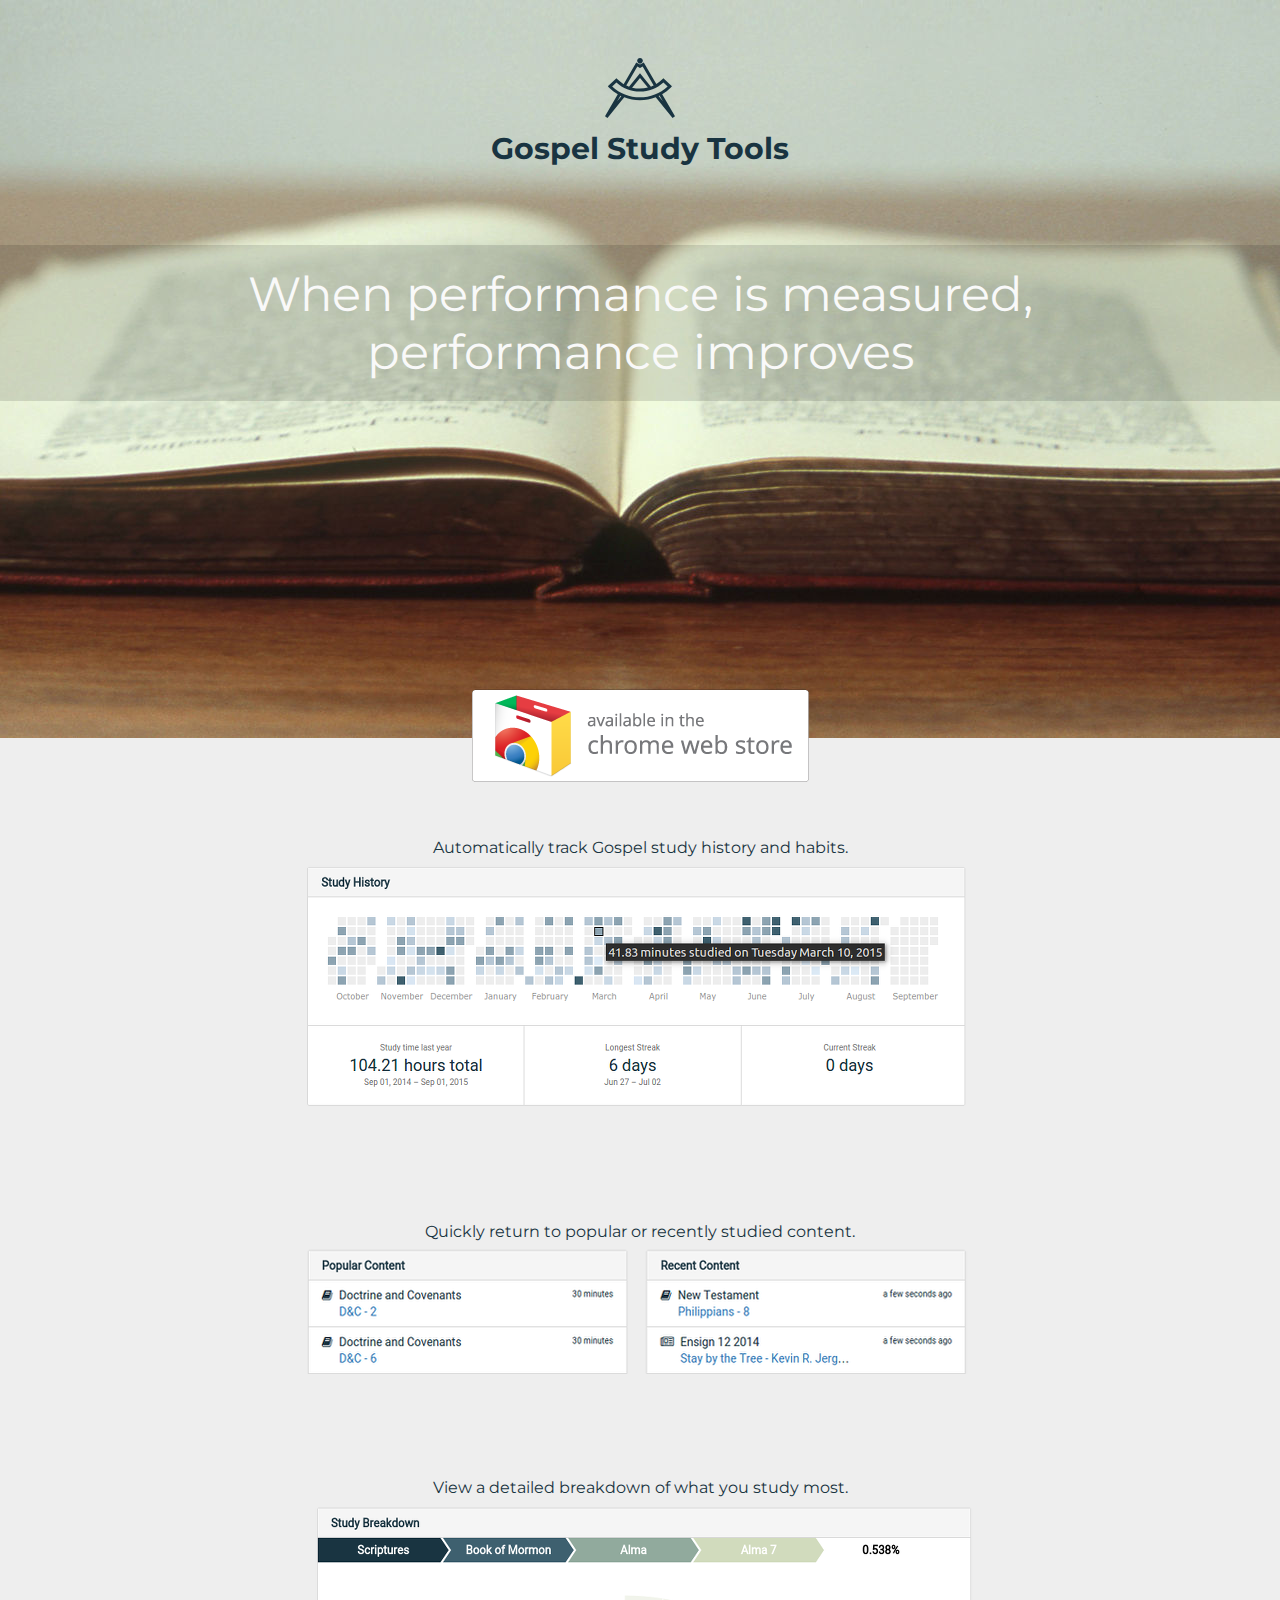
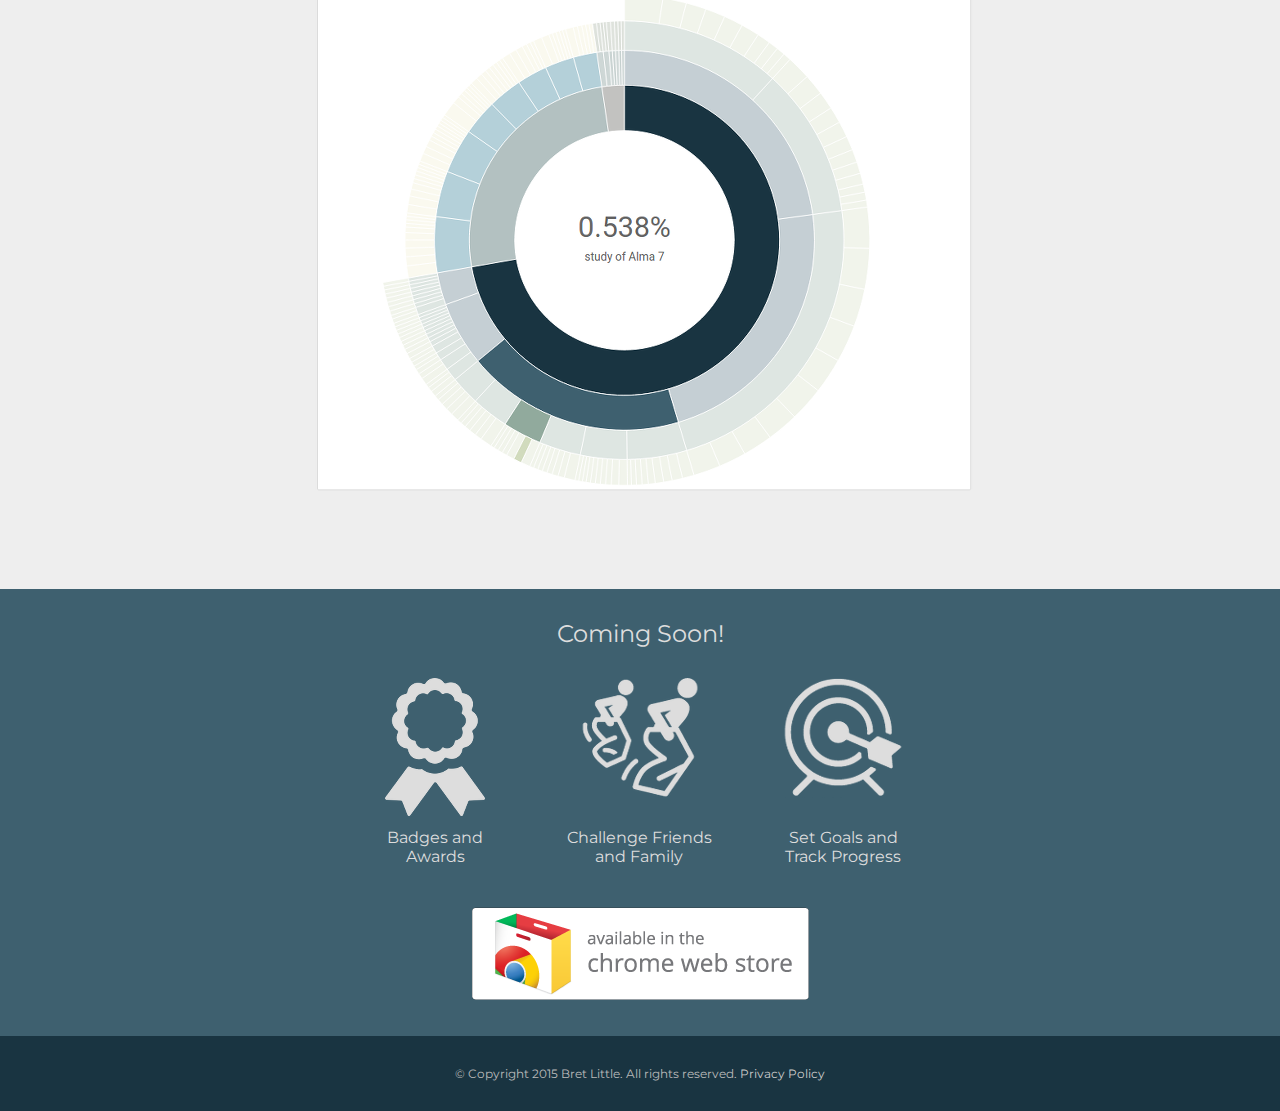
==== index.html @ 18c0197a "Initial commit" ====
<!doctype html>
<html>
  <head>
    <meta charset="utf-8">
		<meta name="viewport" content="width=device-width, initial-scale=1, maximum-scale=1">
    <!-- build:css styles/vendor.css -->
    <!-- bower:css -->
    <!-- endbower -->
    <!-- endbuild -->
    <!-- build:css styles/main.css -->
		<link href='https://fonts.googleapis.com/css?family=Montserrat:400,700' rel='stylesheet' type='text/css'>
		<link href='http://fonts.googleapis.com/css?family=Open+Sans|Cabin+Condensed' rel='stylesheet' type='text/css'>
    <link href="normalize.css" rel="stylesheet">
    <link href="style.css" rel="stylesheet">
    <!-- endbuild -->
  </head>
  <body>
		<div class="main">
			<div class="hero">
				<div class="logo">
					<div class="logo__icon text-center">
						<img src="/compass.svg"/>
					</div>
					<div class="logo__text text-center">
						Gospel Study Tools
					</div>
				</div>
				<div class="hero__headline text-center">
					<div>
						When performance is measured,
					</div>
					<div>
						performance improves
					</div>
				</div>
				<div class="hero__chrome text-center">
					<a><img class="chrome-link" src="/chrome-color.png"/></a>
				</div>
			</div>
			<div class="feature text-center">
				<div class="feature__title">
					Automatically track Gospel study history and habits.
				</div>
				<img class="feature__image" src="chart1.png"/>
			</div>
			<div class="feature text-center">
				<div class="feature__title">
					Quickly return to popular or recently studied content.
				</div>
				<img class="feature__image" src="chart2.png"/>
			</div>
			<div class="feature text-center">
				<div class="feature__title">
					View a detailed breakdown of what you study most.
				</div>
				<img class="feature__image" src="chart3.png"/>
			</div>
			<div class="coming-soon">
				<div class="coming-soon__title text-center">
					Coming Soon!
				</div>
				<div class="coming-soon__features">
					<div class="coming-soon__feature text-center">
						<img src="badge.png"/>
						<div class="coming-soon__feature-title">Badges and Awards</div>
					</div>
					<div class="coming-soon__feature text-center">
						<img src="game.png"/>
						<div class="coming-soon__feature-title">Challenge Friends and Family</div>
					</div>
					<div class="coming-soon__feature text-center">
						<img src="target.png"/>
						<div class="coming-soon__feature-title">Set Goals and Track Progress</div>
					</div>
				</div>
				<div class='coming-soon__download text-center'>
					<a><img class="chrome-link" src="/chrome-color.png"/></a>
				</div>
			</div>
			<footer class='text-center'>
				<span>© Copyright 2015 Bret Little. All rights reserved.</span>
				<a href="/privacy/index.html">Privacy Policy</a>
			</footer>
		</div>
  </body>
</html>
---- style.css ----
body {
	font-family: 'Montserrat', sans-serif;
	background: #eeeeee;
}

.hero {
	height: 738px;
	width: 100%;
	background: url(/hero-lg.jpg) center no-repeat;
	position: relative;
}

.logo {
	position: absolute;
	top: 58px;
	width: 100%;
}

.logo__text {
	font-weight: 700;
	font-size: 30px;
	margin-top: 8px;
	color: #193441;
}

.text-center {
	text-align: center;
}

.hero__headline {
	position: absolute;
	padding: 20px 0px;
	top: 245px;
	width: 100%;
	background: rgba(0,0,0, .12);
	color: #f9f9f9;
	font-size: 48px;
}

.hero__chrome {
	position: absolute;
	bottom: -50px;
	width: 100%;
}

.feature {
	margin-top: 100px;
}

.feature__title {
	font-size: 16px;
	color: #193441;
}

.coming-soon {
	background: #3e606f;
	margin-top: 80px;
	color: #dddddd;
	padding: 30px 0;
}

.coming-soon__title {
	font-size: 24px;
}

.coming-soon__features {
	width: 560px;
	margin: 0 auto;
}

.coming-soon__feature {
	display: inline-block;
	vertical-align: top;
	width: 150px;
	margin-right: 50px;
	margin-top: 30px;
}

.coming-soon__feature:last-child {
	margin-right: 0;
}

.coming-soon__feature-title {
	margin-top: 8px;
}

.coming-soon__download {
	margin-top: 40px;
}

.links, footer {
	background: #193441;
	color: #bbb;
	padding: 30px 0;
}

footer {
	font-size: 12px;
}

a, a:visited, a:active {
	color: #ccc;
	cursor: pointer;
	text-decoration: none;
	transition: 300ms linear color;
}

a:hover {
	color: #bbb;
}

@media (max-width: 748px) {
	.feature__image {
		width: 100%;
	}
	.hero__headline {
		font-size: 24px;
	}
	.hero {
		height: 566px;
		background: url(/hero-sm.jpg) center no-repeat;
	}
	.coming-soon__features {
		width: 160px;
	}

	.hero__chrome {
		bottom: -40px;
	}

	.chrome-link {
		width: 80%;
	}

	.feature__title {
		font-size: 20px;
	}
}
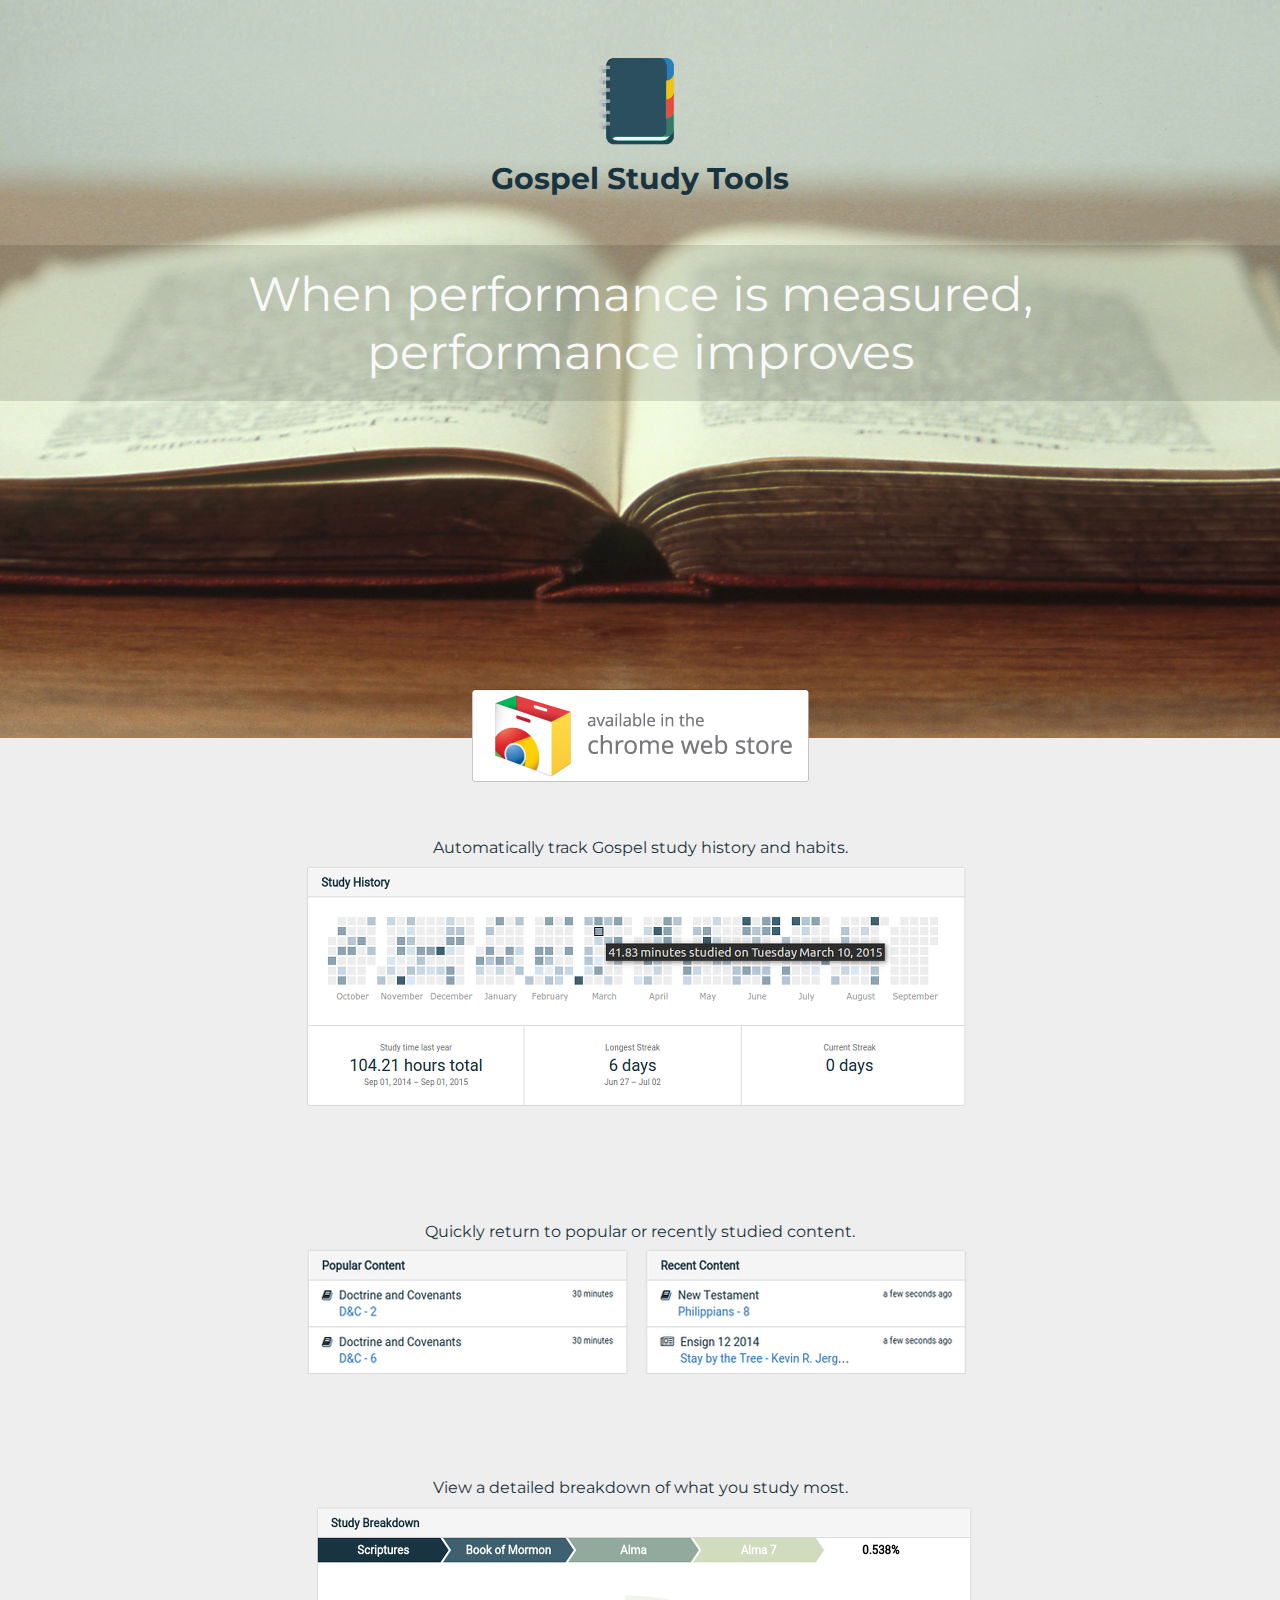
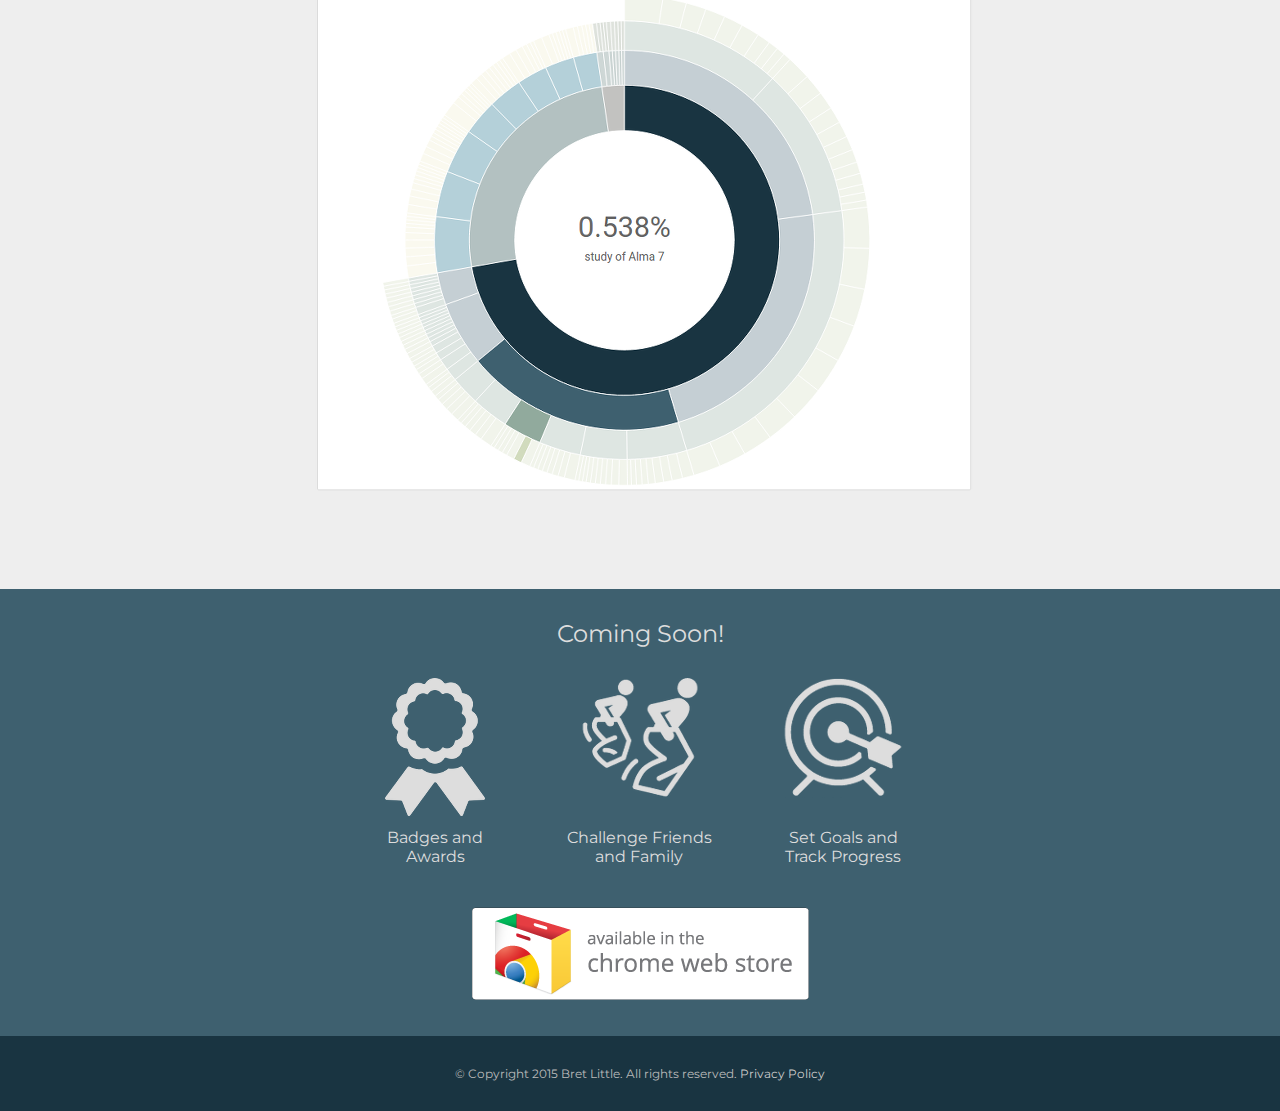
==== commit f4fd7c08: "Change logo and add favicon" ====
--- a/index.html
+++ b/index.html
@@ -8,6 +8,8 @@
     <!-- endbower -->
     <!-- endbuild -->
     <!-- build:css styles/main.css -->
+		<link rel="icon" type="image/png" href="favicon.png" sizes="32x32" />
+		<link rel="icon" type="image/png" href="favicon16.png" sizes="16x16" />
 		<link href='https://fonts.googleapis.com/css?family=Montserrat:400,700' rel='stylesheet' type='text/css'>
 		<link href='http://fonts.googleapis.com/css?family=Open+Sans|Cabin+Condensed' rel='stylesheet' type='text/css'>
     <link href="normalize.css" rel="stylesheet">
@@ -19,7 +21,7 @@
 			<div class="hero">
 				<div class="logo">
 					<div class="logo__icon text-center">
-						<img src="/compass.svg"/>
+						<img src="logo.png"/>
 					</div>
 					<div class="logo__text text-center">
 						Gospel Study Tools
